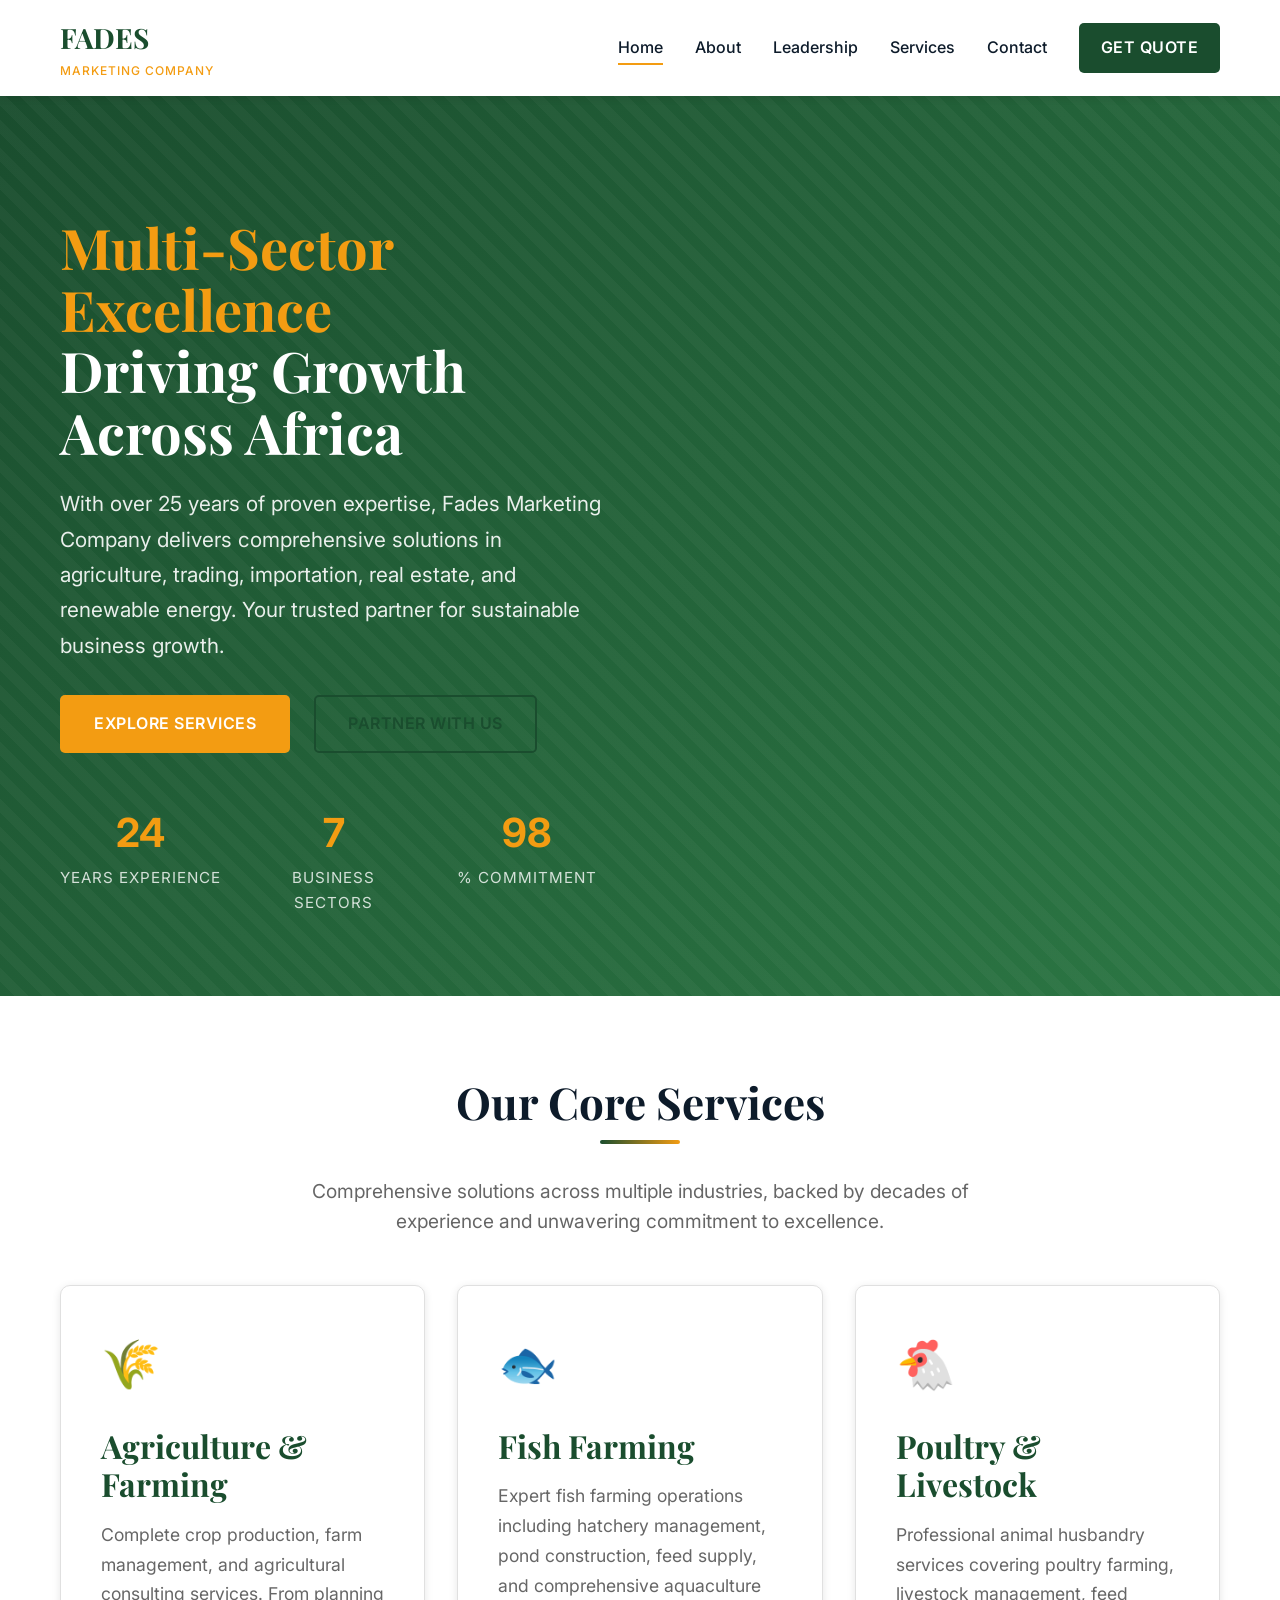
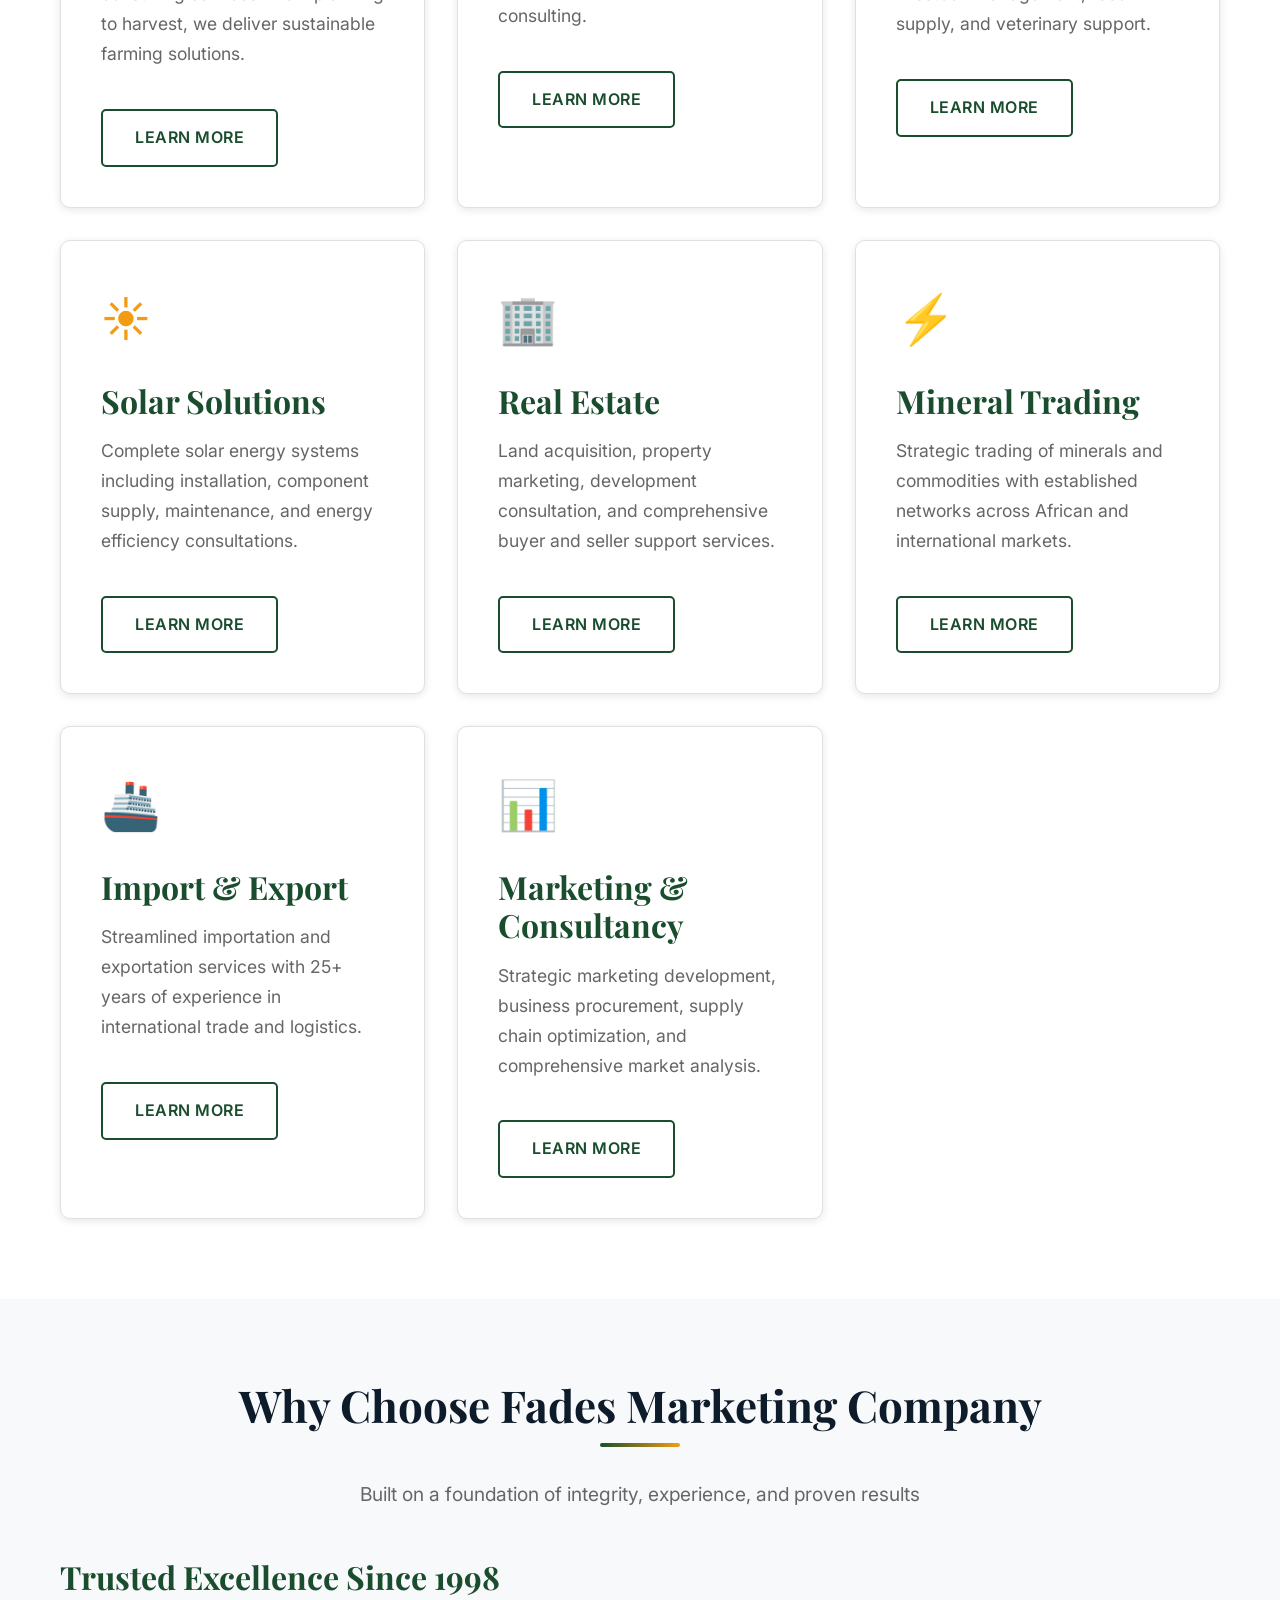
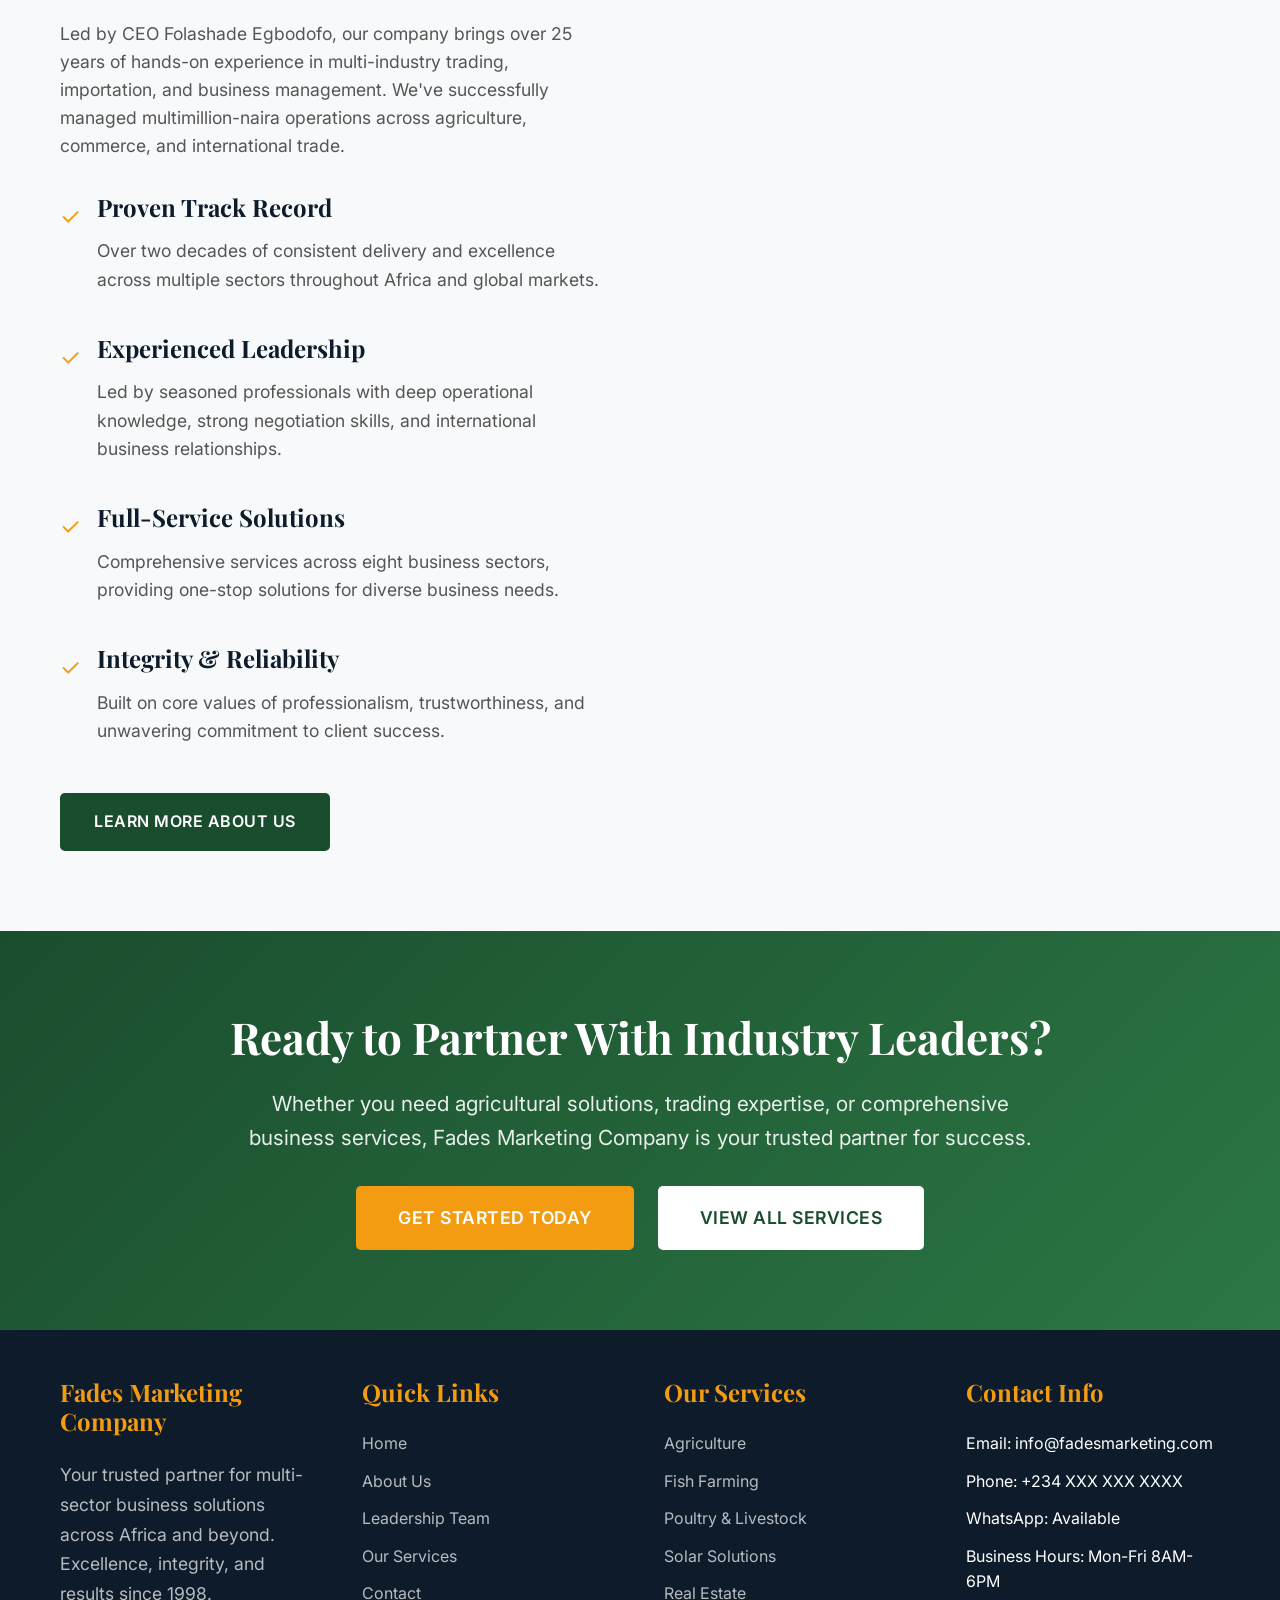
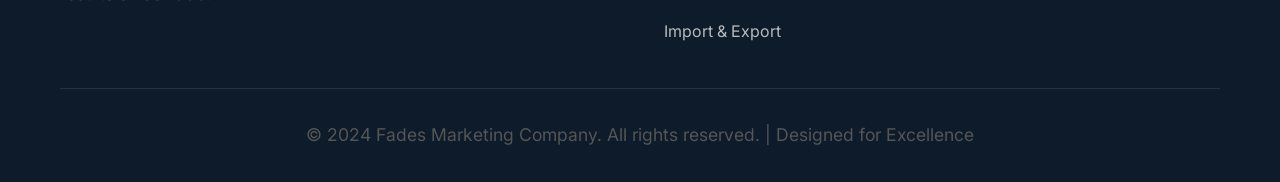
==== index.html @ 96f81012 "Add complete professional marketing website for Fades Marketing Company Features: - Responsive, mode" ====
<!DOCTYPE html>
<html lang="en">
<head>
  <meta charset="UTF-8">
  <meta name="viewport" content="width=device-width, initial-scale=1.0">
  <meta name="description" content="Fades Marketing Company - 25+ years of excellence in multi-sector trading, importation, agriculture, real estate, and solar solutions across Africa and global markets.">
  <meta name="keywords" content="marketing company, importation, exportation, agriculture, fish farming, poultry, solar solutions, real estate, mineral trading, Nigeria, Africa, trading company">
  <meta name="author" content="Fades Marketing Company">
  <meta property="og:title" content="Fades Marketing Company - Multi-Sector Excellence">
  <meta property="og:description" content="Trusted partner in agriculture, trading, importation, and business solutions with 25+ years of proven results.">
  <meta property="og:type" content="website">

  <title>Fades Marketing Company - Multi-Sector Excellence | Agriculture, Trading & Business Solutions</title>

  <!-- Fonts -->
  <link rel="preconnect" href="https://fonts.googleapis.com">
  <link rel="preconnect" href="https://fonts.gstatic.com" crossorigin>
  <link href="https://fonts.googleapis.com/css2?family=Inter:wght@300;400;500;600;700&family=Playfair+Display:wght@700;800&display=swap" rel="stylesheet">

  <!-- Stylesheet -->
  <link rel="stylesheet" href="css/style.css">
</head>
<body>

  <!-- ===================================
       NAVIGATION
       =================================== -->
  <nav class="navbar">
    <div class="nav-container">
      <div class="logo">
        <div>
          <div class="logo-text">FADES</div>
          <div class="logo-tagline">Marketing Company</div>
        </div>
      </div>

      <ul class="nav-menu">
        <li><a href="index.html" class="nav-link active">Home</a></li>
        <li><a href="about.html" class="nav-link">About</a></li>
        <li><a href="leadership.html" class="nav-link">Leadership</a></li>
        <li><a href="services.html" class="nav-link">Services</a></li>
        <li><a href="contact.html" class="nav-link">Contact</a></li>
        <li><a href="contact.html" class="btn btn-primary" style="padding: 10px 20px;">Get Quote</a></li>
      </ul>

      <div class="mobile-toggle">
        <span></span>
        <span></span>
        <span></span>
      </div>
    </div>
  </nav>

  <!-- ===================================
       HERO SECTION
       =================================== -->
  <section class="hero">
    <div class="container">
      <div class="hero-content">
        <div class="hero-text">
          <h1>
            <span class="highlight">Multi-Sector Excellence</span><br>
            Driving Growth Across Africa
          </h1>
          <p>
            With over 25 years of proven expertise, Fades Marketing Company delivers comprehensive solutions in agriculture, trading, importation, real estate, and renewable energy. Your trusted partner for sustainable business growth.
          </p>
          <div class="hero-buttons">
            <a href="services.html" class="btn btn-secondary">Explore Services</a>
            <a href="contact.html" class="btn btn-outline">Partner With Us</a>
          </div>

          <div class="hero-stats">
            <div class="stat-item">
              <span class="stat-number" data-target="25">0</span>
              <span class="stat-label">Years Experience</span>
            </div>
            <div class="stat-item">
              <span class="stat-number" data-target="8">0</span>
              <span class="stat-label">Business Sectors</span>
            </div>
            <div class="stat-item">
              <span class="stat-number" data-target="100">0</span>
              <span class="stat-label">% Commitment</span>
            </div>
          </div>
        </div>

        <div class="hero-image">
          <!-- Placeholder for hero image/illustration -->
        </div>
      </div>
    </div>
  </section>

  <!-- ===================================
       SERVICES OVERVIEW
       =================================== -->
  <section class="section">
    <div class="container">
      <div class="section-title">
        <h2>Our Core Services</h2>
        <p class="section-subtitle">
          Comprehensive solutions across multiple industries, backed by decades of experience and unwavering commitment to excellence.
        </p>
      </div>

      <div class="services-grid">
        <div class="service-card">
          <div class="service-icon">🌾</div>
          <h3>Agriculture & Farming</h3>
          <p>
            Complete crop production, farm management, and agricultural consulting services. From planning to harvest, we deliver sustainable farming solutions.
          </p>
          <a href="services.html#agriculture" class="btn btn-outline">Learn More</a>
        </div>

        <div class="service-card">
          <div class="service-icon">🐟</div>
          <h3>Fish Farming</h3>
          <p>
            Expert fish farming operations including hatchery management, pond construction, feed supply, and comprehensive aquaculture consulting.
          </p>
          <a href="services.html#fish-farming" class="btn btn-outline">Learn More</a>
        </div>

        <div class="service-card">
          <div class="service-icon">🐔</div>
          <h3>Poultry & Livestock</h3>
          <p>
            Professional animal husbandry services covering poultry farming, livestock management, feed supply, and veterinary support.
          </p>
          <a href="services.html#poultry" class="btn btn-outline">Learn More</a>
        </div>

        <div class="service-card">
          <div class="service-icon">☀️</div>
          <h3>Solar Solutions</h3>
          <p>
            Complete solar energy systems including installation, component supply, maintenance, and energy efficiency consultations.
          </p>
          <a href="services.html#solar" class="btn btn-outline">Learn More</a>
        </div>

        <div class="service-card">
          <div class="service-icon">🏢</div>
          <h3>Real Estate</h3>
          <p>
            Land acquisition, property marketing, development consultation, and comprehensive buyer and seller support services.
          </p>
          <a href="services.html#real-estate" class="btn btn-outline">Learn More</a>
        </div>

        <div class="service-card">
          <div class="service-icon">⚡</div>
          <h3>Mineral Trading</h3>
          <p>
            Strategic trading of minerals and commodities with established networks across African and international markets.
          </p>
          <a href="services.html#minerals" class="btn btn-outline">Learn More</a>
        </div>

        <div class="service-card">
          <div class="service-icon">🚢</div>
          <h3>Import & Export</h3>
          <p>
            Streamlined importation and exportation services with 25+ years of experience in international trade and logistics.
          </p>
          <a href="services.html#import-export" class="btn btn-outline">Learn More</a>
        </div>

        <div class="service-card">
          <div class="service-icon">📊</div>
          <h3>Marketing & Consultancy</h3>
          <p>
            Strategic marketing development, business procurement, supply chain optimization, and comprehensive market analysis.
          </p>
          <a href="services.html#marketing" class="btn btn-outline">Learn More</a>
        </div>
      </div>
    </div>
  </section>

  <!-- ===================================
       WHY CHOOSE US
       =================================== -->
  <section class="section bg-light">
    <div class="container">
      <div class="section-title">
        <h2>Why Choose Fades Marketing Company</h2>
        <p class="section-subtitle">
          Built on a foundation of integrity, experience, and proven results
        </p>
      </div>

      <div class="about-content">
        <div class="about-text">
          <h3>Trusted Excellence Since 1998</h3>
          <p>
            Led by CEO Folashade Egbodofo, our company brings over 25 years of hands-on experience in multi-industry trading, importation, and business management. We've successfully managed multimillion-naira operations across agriculture, commerce, and international trade.
          </p>

          <div class="value-list">
            <div class="value-item">
              <div class="value-icon">✓</div>
              <div>
                <h4>Proven Track Record</h4>
                <p>Over two decades of consistent delivery and excellence across multiple sectors throughout Africa and global markets.</p>
              </div>
            </div>

            <div class="value-item">
              <div class="value-icon">✓</div>
              <div>
                <h4>Experienced Leadership</h4>
                <p>Led by seasoned professionals with deep operational knowledge, strong negotiation skills, and international business relationships.</p>
              </div>
            </div>

            <div class="value-item">
              <div class="value-icon">✓</div>
              <div>
                <h4>Full-Service Solutions</h4>
                <p>Comprehensive services across eight business sectors, providing one-stop solutions for diverse business needs.</p>
              </div>
            </div>

            <div class="value-item">
              <div class="value-icon">✓</div>
              <div>
                <h4>Integrity & Reliability</h4>
                <p>Built on core values of professionalism, trustworthiness, and unwavering commitment to client success.</p>
              </div>
            </div>
          </div>

          <a href="about.html" class="btn btn-primary" style="margin-top: 2rem;">Learn More About Us</a>
        </div>

        <div class="about-image">
          <!-- Placeholder for company image -->
        </div>
      </div>
    </div>
  </section>

  <!-- ===================================
       CALL TO ACTION
       =================================== -->
  <section class="section" style="background: linear-gradient(135deg, var(--primary-color), var(--accent-color)); color: white; text-align: center;">
    <div class="container">
      <h2 style="color: white; margin-bottom: 1.5rem;">Ready to Partner With Industry Leaders?</h2>
      <p style="font-size: 1.3rem; color: rgba(255,255,255,0.9); margin-bottom: 2rem; max-width: 800px; margin-left: auto; margin-right: auto;">
        Whether you need agricultural solutions, trading expertise, or comprehensive business services, Fades Marketing Company is your trusted partner for success.
      </p>
      <div style="display: flex; gap: 1.5rem; justify-content: center; flex-wrap: wrap;">
        <a href="contact.html" class="btn btn-secondary" style="font-size: 1.1rem; padding: 16px 40px;">Get Started Today</a>
        <a href="services.html" class="btn btn-outline" style="font-size: 1.1rem; padding: 16px 40px; background: white; color: var(--primary-color); border-color: white;">View All Services</a>
      </div>
    </div>
  </section>

  <!-- ===================================
       FOOTER
       =================================== -->
  <footer class="footer">
    <div class="container">
      <div class="footer-content">
        <div class="footer-section">
          <h4>Fades Marketing Company</h4>
          <p>
            Your trusted partner for multi-sector business solutions across Africa and beyond. Excellence, integrity, and results since 1998.
          </p>
        </div>

        <div class="footer-section">
          <h4>Quick Links</h4>
          <ul class="footer-links">
            <li><a href="index.html">Home</a></li>
            <li><a href="about.html">About Us</a></li>
            <li><a href="leadership.html">Leadership Team</a></li>
            <li><a href="services.html">Our Services</a></li>
            <li><a href="contact.html">Contact</a></li>
          </ul>
        </div>

        <div class="footer-section">
          <h4>Our Services</h4>
          <ul class="footer-links">
            <li><a href="services.html#agriculture">Agriculture</a></li>
            <li><a href="services.html#fish-farming">Fish Farming</a></li>
            <li><a href="services.html#poultry">Poultry & Livestock</a></li>
            <li><a href="services.html#solar">Solar Solutions</a></li>
            <li><a href="services.html#real-estate">Real Estate</a></li>
            <li><a href="services.html#import-export">Import & Export</a></li>
          </ul>
        </div>

        <div class="footer-section">
          <h4>Contact Info</h4>
          <ul class="footer-links">
            <li>Email: info@fadesmarketing.com</li>
            <li>Phone: +234 XXX XXX XXXX</li>
            <li>WhatsApp: Available</li>
            <li>Business Hours: Mon-Fri 8AM-6PM</li>
          </ul>
        </div>
      </div>

      <div class="footer-bottom">
        <p>&copy; 2024 Fades Marketing Company. All rights reserved. | Designed for Excellence</p>
      </div>
    </div>
  </footer>

  <!-- JavaScript -->
  <script src="js/main.js"></script>
</body>
</html>
---- css/style.css ----
/* ===================================
   FADES MARKETING COMPANY WEBSITE
   Professional Corporate Styling
   =================================== */

:root {
  /* Brand Colors */
  --primary-color: #1a4d2e;      /* Deep forest green - trust, growth */
  --secondary-color: #f39c12;     /* Gold - prosperity, excellence */
  --accent-color: #2c7744;        /* Medium green */
  --dark-color: #0d1b2a;          /* Deep navy */
  --light-color: #f8f9fa;         /* Off-white */
  --white: #ffffff;

  /* Typography */
  --heading-font: 'Playfair Display', serif;
  --body-font: 'Inter', sans-serif;

  /* Spacing */
  --section-padding: 80px 0;
  --container-width: 1200px;

  /* Shadows */
  --shadow-sm: 0 2px 8px rgba(0,0,0,0.1);
  --shadow-md: 0 4px 16px rgba(0,0,0,0.15);
  --shadow-lg: 0 8px 32px rgba(0,0,0,0.2);
}

/* ===================================
   RESET & BASE STYLES
   =================================== */

* {
  margin: 0;
  padding: 0;
  box-sizing: border-box;
}

html {
  scroll-behavior: smooth;
  font-size: 16px;
}

body {
  font-family: var(--body-font);
  color: var(--dark-color);
  line-height: 1.6;
  background-color: var(--white);
}

img {
  max-width: 100%;
  height: auto;
  display: block;
}

a {
  text-decoration: none;
  color: inherit;
  transition: all 0.3s ease;
}

ul {
  list-style: none;
}

/* ===================================
   TYPOGRAPHY
   =================================== */

h1, h2, h3, h4, h5, h6 {
  font-family: var(--heading-font);
  font-weight: 700;
  line-height: 1.2;
  margin-bottom: 1rem;
  color: var(--dark-color);
}

h1 { font-size: 3.5rem; }
h2 { font-size: 2.75rem; }
h3 { font-size: 2rem; }
h4 { font-size: 1.5rem; }
h5 { font-size: 1.25rem; }
h6 { font-size: 1rem; }

p {
  margin-bottom: 1rem;
  font-size: 1.1rem;
  color: #555;
}

.text-primary { color: var(--primary-color); }
.text-secondary { color: var(--secondary-color); }
.text-white { color: var(--white); }

/* ===================================
   LAYOUT & CONTAINERS
   =================================== */

.container {
  max-width: var(--container-width);
  margin: 0 auto;
  padding: 0 20px;
}

.section {
  padding: var(--section-padding);
}

.section-title {
  text-align: center;
  margin-bottom: 3rem;
}

.section-title h2 {
  position: relative;
  display: inline-block;
  padding-bottom: 15px;
}

.section-title h2::after {
  content: '';
  position: absolute;
  bottom: 0;
  left: 50%;
  transform: translateX(-50%);
  width: 80px;
  height: 4px;
  background: linear-gradient(90deg, var(--primary-color), var(--secondary-color));
  border-radius: 2px;
}

.section-subtitle {
  color: #666;
  font-size: 1.2rem;
  margin-top: 1rem;
  max-width: 700px;
  margin-left: auto;
  margin-right: auto;
}

/* ===================================
   BUTTONS
   =================================== */

.btn {
  display: inline-block;
  padding: 14px 32px;
  font-size: 1rem;
  font-weight: 600;
  text-align: center;
  border-radius: 5px;
  cursor: pointer;
  transition: all 0.3s ease;
  border: 2px solid transparent;
  text-transform: uppercase;
  letter-spacing: 0.5px;
}

.btn-primary {
  background-color: var(--primary-color);
  color: var(--white);
}

.btn-primary:hover {
  background-color: var(--accent-color);
  transform: translateY(-2px);
  box-shadow: var(--shadow-md);
}

.btn-secondary {
  background-color: var(--secondary-color);
  color: var(--white);
}

.btn-secondary:hover {
  background-color: #e67e22;
  transform: translateY(-2px);
  box-shadow: var(--shadow-md);
}

.btn-outline {
  background-color: transparent;
  border-color: var(--primary-color);
  color: var(--primary-color);
}

.btn-outline:hover {
  background-color: var(--primary-color);
  color: var(--white);
}

/* ===================================
   NAVIGATION
   =================================== */

.navbar {
  background-color: var(--white);
  box-shadow: var(--shadow-sm);
  position: sticky;
  top: 0;
  z-index: 1000;
  transition: all 0.3s ease;
}

.navbar.scrolled {
  box-shadow: var(--shadow-md);
}

.nav-container {
  display: flex;
  justify-content: space-between;
  align-items: center;
  padding: 1rem 20px;
  max-width: var(--container-width);
  margin: 0 auto;
}

.logo {
  display: flex;
  align-items: center;
  gap: 12px;
}

.logo-text {
  font-family: var(--heading-font);
  font-size: 1.75rem;
  font-weight: 700;
  color: var(--primary-color);
}

.logo-tagline {
  font-size: 0.75rem;
  color: var(--secondary-color);
  font-weight: 500;
  text-transform: uppercase;
  letter-spacing: 1px;
}

.nav-menu {
  display: flex;
  gap: 2rem;
  align-items: center;
}

.nav-link {
  color: var(--dark-color);
  font-weight: 500;
  padding: 0.5rem 0;
  position: relative;
}

.nav-link::after {
  content: '';
  position: absolute;
  bottom: 0;
  left: 0;
  width: 0;
  height: 2px;
  background-color: var(--secondary-color);
  transition: width 0.3s ease;
}

.nav-link:hover::after,
.nav-link.active::after {
  width: 100%;
}

.nav-link:hover {
  color: var(--primary-color);
}

.mobile-toggle {
  display: none;
  flex-direction: column;
  gap: 5px;
  cursor: pointer;
  padding: 5px;
}

.mobile-toggle span {
  width: 28px;
  height: 3px;
  background-color: var(--primary-color);
  border-radius: 2px;
  transition: all 0.3s ease;
}

/* ===================================
   HERO SECTION
   =================================== */

.hero {
  background: linear-gradient(135deg, var(--primary-color) 0%, var(--accent-color) 100%);
  color: var(--white);
  padding: 120px 0 80px;
  position: relative;
  overflow: hidden;
}

.hero::before {
  content: '';
  position: absolute;
  top: 0;
  left: 0;
  right: 0;
  bottom: 0;
  background-image:
    repeating-linear-gradient(45deg, transparent, transparent 10px, rgba(255,255,255,0.03) 10px, rgba(255,255,255,0.03) 20px);
  pointer-events: none;
}

.hero-content {
  display: grid;
  grid-template-columns: 1fr 1fr;
  gap: 4rem;
  align-items: center;
  position: relative;
  z-index: 1;
}

.hero-text h1 {
  color: var(--white);
  font-size: 3.5rem;
  margin-bottom: 1.5rem;
  line-height: 1.1;
}

.hero-text .highlight {
  color: var(--secondary-color);
}

.hero-text p {
  font-size: 1.3rem;
  color: rgba(255,255,255,0.9);
  margin-bottom: 2rem;
  line-height: 1.7;
}

.hero-stats {
  display: grid;
  grid-template-columns: repeat(3, 1fr);
  gap: 2rem;
  margin-top: 3rem;
}

.stat-item {
  text-align: center;
}

.stat-number {
  font-size: 2.5rem;
  font-weight: 700;
  color: var(--secondary-color);
  display: block;
}

.stat-label {
  font-size: 0.95rem;
  color: rgba(255,255,255,0.8);
  text-transform: uppercase;
  letter-spacing: 1px;
}

.hero-buttons {
  display: flex;
  gap: 1.5rem;
  flex-wrap: wrap;
}

/* ===================================
   SERVICES GRID
   =================================== */

.services-grid {
  display: grid;
  grid-template-columns: repeat(auto-fit, minmax(300px, 1fr));
  gap: 2rem;
  margin-top: 3rem;
}

.service-card {
  background: var(--white);
  padding: 2.5rem;
  border-radius: 10px;
  box-shadow: var(--shadow-sm);
  transition: all 0.3s ease;
  border: 1px solid #e0e0e0;
}

.service-card:hover {
  transform: translateY(-8px);
  box-shadow: var(--shadow-lg);
  border-color: var(--secondary-color);
}

.service-icon {
  font-size: 3rem;
  color: var(--secondary-color);
  margin-bottom: 1.5rem;
}

.service-card h3 {
  color: var(--primary-color);
  margin-bottom: 1rem;
}

.service-card p {
  color: #666;
  line-height: 1.7;
}

.service-card .btn {
  margin-top: 1.5rem;
}

/* ===================================
   ABOUT SECTION
   =================================== */

.about-content {
  display: grid;
  grid-template-columns: 1fr 1fr;
  gap: 4rem;
  align-items: center;
}

.about-image {
  border-radius: 10px;
  overflow: hidden;
  box-shadow: var(--shadow-md);
}

.about-text h3 {
  color: var(--primary-color);
  margin-bottom: 1.5rem;
}

.value-list {
  display: grid;
  gap: 1.5rem;
  margin-top: 2rem;
}

.value-item {
  display: flex;
  align-items: start;
  gap: 1rem;
}

.value-icon {
  color: var(--secondary-color);
  font-size: 1.5rem;
  margin-top: 5px;
}

/* ===================================
   TEAM/LEADERSHIP SECTION
   =================================== */

.team-grid {
  display: grid;
  grid-template-columns: repeat(auto-fit, minmax(320px, 1fr));
  gap: 3rem;
  margin-top: 3rem;
}

.team-member {
  background: var(--white);
  border-radius: 10px;
  overflow: hidden;
  box-shadow: var(--shadow-sm);
  transition: all 0.3s ease;
}

.team-member:hover {
  transform: translateY(-5px);
  box-shadow: var(--shadow-lg);
}

.member-image {
  width: 100%;
  height: 350px;
  background: linear-gradient(135deg, var(--primary-color), var(--accent-color));
  display: flex;
  align-items: center;
  justify-content: center;
  font-size: 6rem;
  color: var(--white);
}

.member-info {
  padding: 2rem;
}

.member-name {
  color: var(--primary-color);
  font-size: 1.75rem;
  margin-bottom: 0.5rem;
}

.member-role {
  color: var(--secondary-color);
  font-size: 1.1rem;
  font-weight: 600;
  margin-bottom: 1rem;
}

.member-bio {
  color: #666;
  line-height: 1.7;
  margin-bottom: 1rem;
}

.member-highlights {
  margin-top: 1.5rem;
}

.member-highlights ul {
  list-style: none;
}

.member-highlights li {
  padding: 0.5rem 0;
  padding-left: 1.5rem;
  position: relative;
  color: #555;
}

.member-highlights li::before {
  content: '✓';
  position: absolute;
  left: 0;
  color: var(--secondary-color);
  font-weight: bold;
}

/* ===================================
   CONTACT SECTION
   =================================== */

.contact-container {
  display: grid;
  grid-template-columns: 1fr 1fr;
  gap: 4rem;
}

.contact-info {
  background: var(--primary-color);
  color: var(--white);
  padding: 3rem;
  border-radius: 10px;
}

.contact-info h3 {
  color: var(--white);
  margin-bottom: 2rem;
}

.contact-item {
  display: flex;
  align-items: start;
  gap: 1.5rem;
  margin-bottom: 2rem;
}

.contact-icon {
  font-size: 1.5rem;
  color: var(--secondary-color);
  margin-top: 5px;
}

.contact-details h4 {
  color: var(--secondary-color);
  font-size: 1rem;
  margin-bottom: 0.5rem;
}

.contact-details p {
  color: rgba(255,255,255,0.9);
}

.contact-form {
  background: var(--light-color);
  padding: 3rem;
  border-radius: 10px;
}

.form-group {
  margin-bottom: 1.5rem;
}

.form-group label {
  display: block;
  margin-bottom: 0.5rem;
  font-weight: 600;
  color: var(--dark-color);
}

.form-group input,
.form-group textarea,
.form-group select {
  width: 100%;
  padding: 12px 16px;
  border: 2px solid #ddd;
  border-radius: 5px;
  font-family: var(--body-font);
  font-size: 1rem;
  transition: border-color 0.3s ease;
}

.form-group input:focus,
.form-group textarea:focus,
.form-group select:focus {
  outline: none;
  border-color: var(--primary-color);
}

.form-group textarea {
  resize: vertical;
  min-height: 150px;
}

/* ===================================
   FOOTER
   =================================== */

.footer {
  background-color: var(--dark-color);
  color: var(--white);
  padding: 3rem 0 1rem;
}

.footer-content {
  display: grid;
  grid-template-columns: repeat(auto-fit, minmax(250px, 1fr));
  gap: 3rem;
  margin-bottom: 2rem;
}

.footer-section h4 {
  color: var(--secondary-color);
  margin-bottom: 1.5rem;
}

.footer-section p {
  color: rgba(255,255,255,0.7);
  line-height: 1.7;
}

.footer-links {
  list-style: none;
}

.footer-links li {
  margin-bottom: 0.75rem;
}

.footer-links a {
  color: rgba(255,255,255,0.7);
  transition: color 0.3s ease;
}

.footer-links a:hover {
  color: var(--secondary-color);
}

.footer-bottom {
  text-align: center;
  padding-top: 2rem;
  border-top: 1px solid rgba(255,255,255,0.1);
  color: rgba(255,255,255,0.6);
}

/* ===================================
   RESPONSIVE DESIGN
   =================================== */

@media (max-width: 968px) {
  h1 { font-size: 2.5rem; }
  h2 { font-size: 2rem; }

  .hero-content,
  .about-content,
  .contact-container {
    grid-template-columns: 1fr;
  }

  .hero-stats {
    grid-template-columns: repeat(3, 1fr);
  }

  .nav-menu {
    position: fixed;
    left: -100%;
    top: 70px;
    flex-direction: column;
    background-color: var(--white);
    width: 100%;
    text-align: center;
    transition: left 0.3s ease;
    box-shadow: var(--shadow-md);
    padding: 2rem 0;
  }

  .nav-menu.active {
    left: 0;
  }

  .mobile-toggle {
    display: flex;
  }

  .services-grid {
    grid-template-columns: 1fr;
  }
}

@media (max-width: 600px) {
  h1 { font-size: 2rem; }

  .hero {
    padding: 80px 0 60px;
  }

  .hero-text h1 {
    font-size: 2rem;
  }

  .hero-text p {
    font-size: 1.1rem;
  }

  .hero-stats {
    grid-template-columns: 1fr;
    gap: 1.5rem;
  }

  .section {
    padding: 60px 0;
  }

  .team-grid {
    grid-template-columns: 1fr;
  }
}

/* ===================================
   UTILITY CLASSES
   =================================== */

.text-center { text-align: center; }
.mb-1 { margin-bottom: 1rem; }
.mb-2 { margin-bottom: 2rem; }
.mb-3 { margin-bottom: 3rem; }
.mt-1 { margin-top: 1rem; }
.mt-2 { margin-top: 2rem; }
.mt-3 { margin-top: 3rem; }

.bg-light { background-color: var(--light-color); }
.bg-primary { background-color: var(--primary-color); }
.bg-white { background-color: var(--white); }
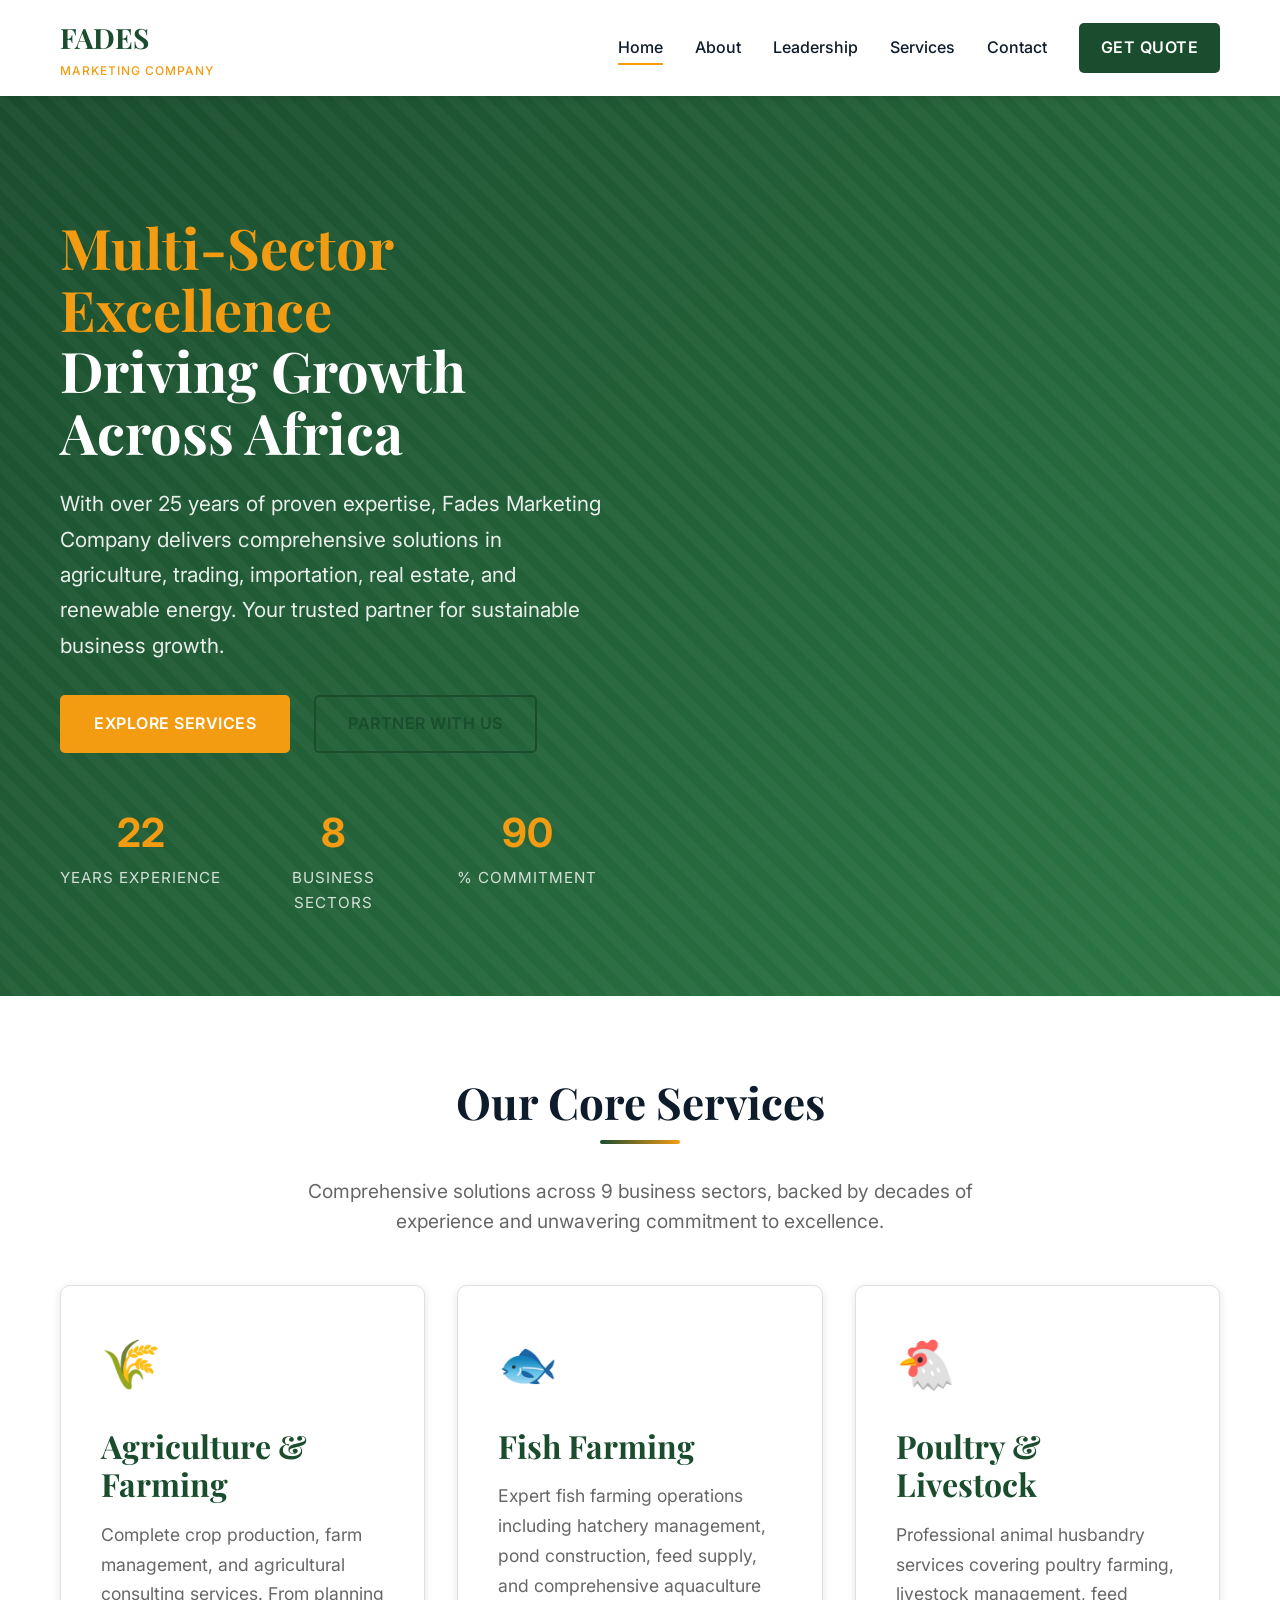
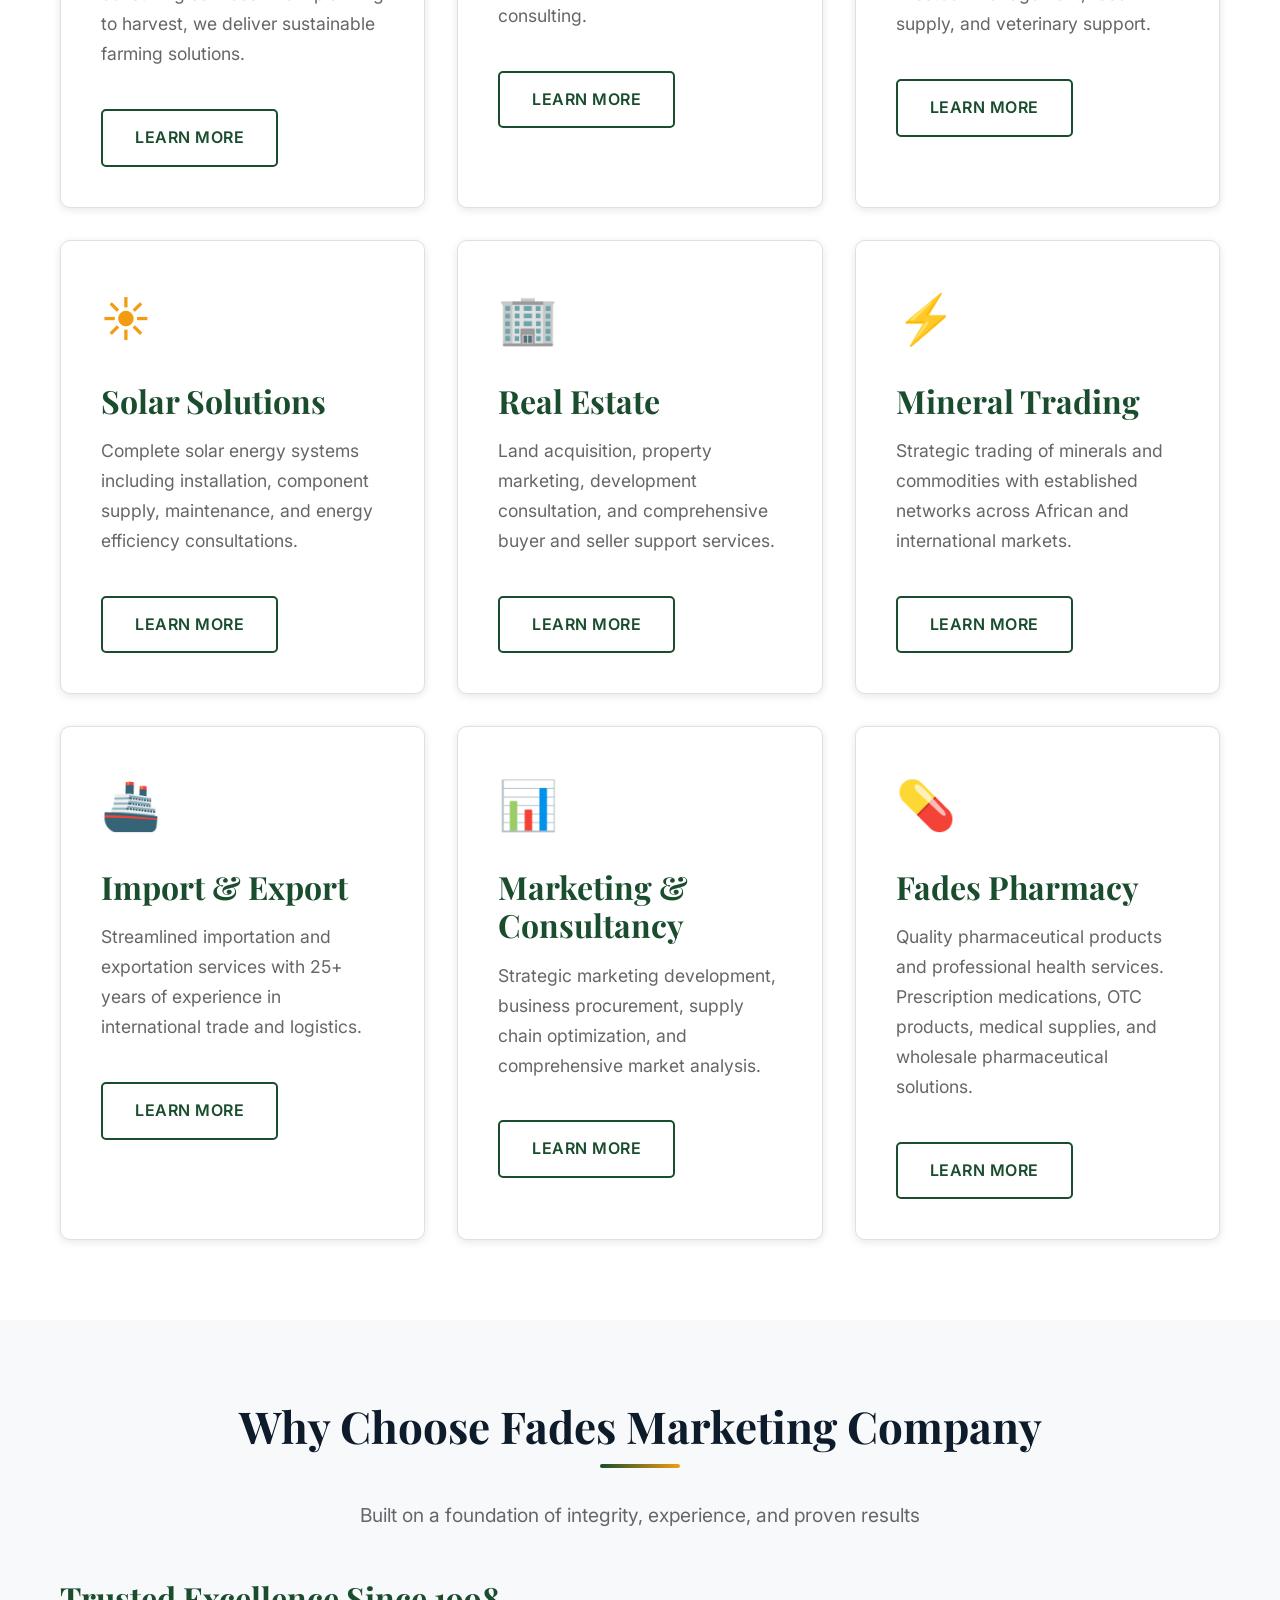
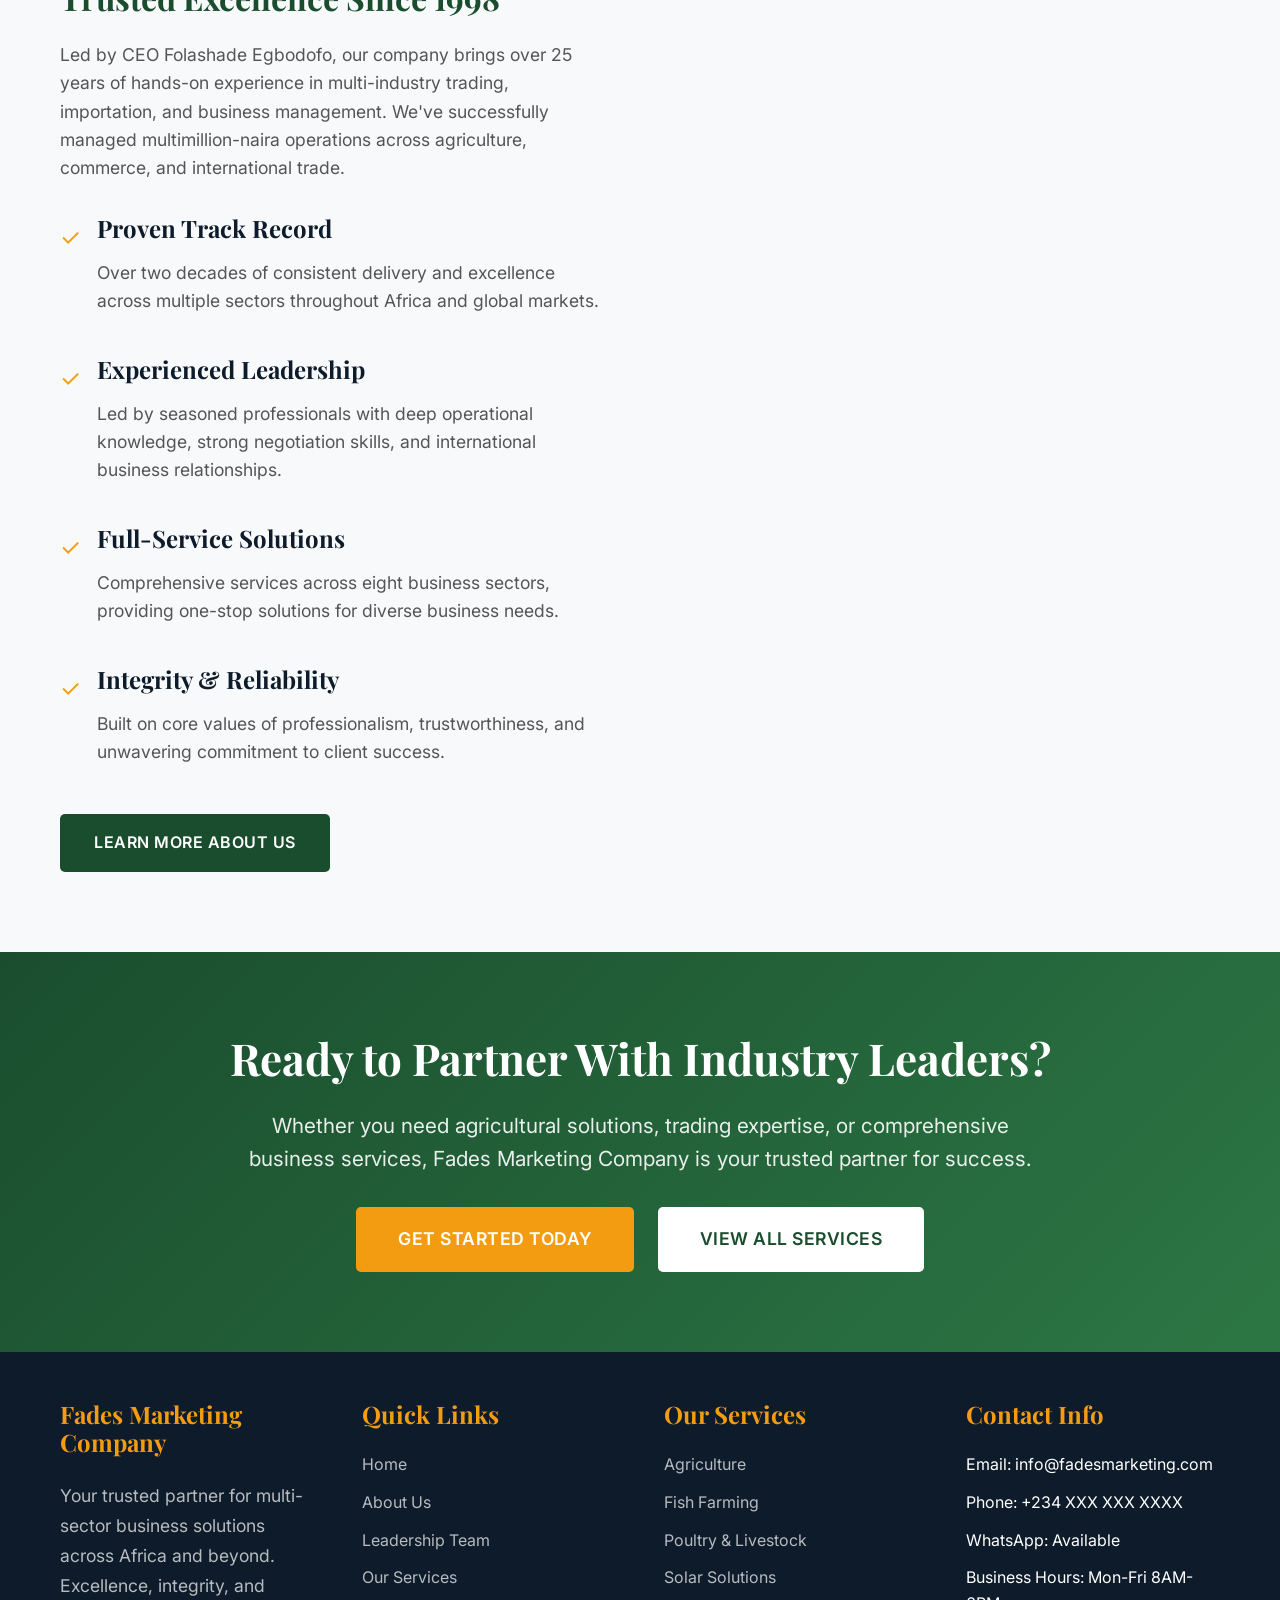
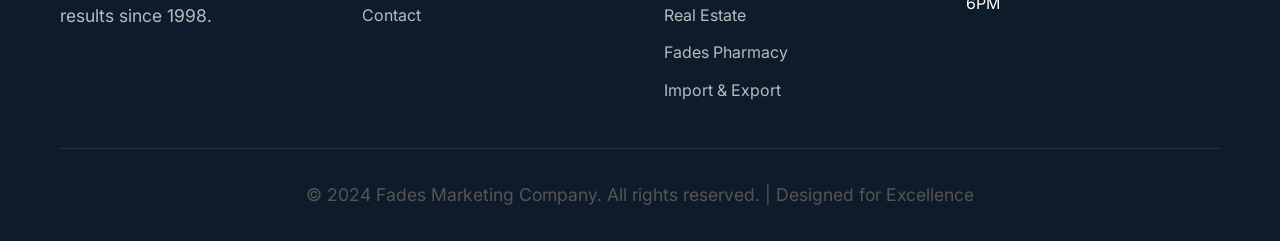
==== commit bafd03f6: "Add Fades Pharmacy as 9th business sector Features Added: - Comprehensive pharmacy section on servic" ====
--- a/index.html
+++ b/index.html
@@ -76,7 +76,7 @@
               <span class="stat-label">Years Experience</span>
             </div>
             <div class="stat-item">
-              <span class="stat-number" data-target="8">0</span>
+              <span class="stat-number" data-target="9">0</span>
               <span class="stat-label">Business Sectors</span>
             </div>
             <div class="stat-item">
@@ -101,7 +101,7 @@
       <div class="section-title">
         <h2>Our Core Services</h2>
         <p class="section-subtitle">
-          Comprehensive solutions across multiple industries, backed by decades of experience and unwavering commitment to excellence.
+          Comprehensive solutions across 9 business sectors, backed by decades of experience and unwavering commitment to excellence.
         </p>
       </div>
 
@@ -176,6 +176,15 @@
             Strategic marketing development, business procurement, supply chain optimization, and comprehensive market analysis.
           </p>
           <a href="services.html#marketing" class="btn btn-outline">Learn More</a>
+        </div>
+
+        <div class="service-card">
+          <div class="service-icon">💊</div>
+          <h3>Fades Pharmacy</h3>
+          <p>
+            Quality pharmaceutical products and professional health services. Prescription medications, OTC products, medical supplies, and wholesale pharmaceutical solutions.
+          </p>
+          <a href="services.html#pharmacy" class="btn btn-outline">Learn More</a>
         </div>
       </div>
     </div>
@@ -292,6 +301,7 @@
             <li><a href="services.html#poultry">Poultry & Livestock</a></li>
             <li><a href="services.html#solar">Solar Solutions</a></li>
             <li><a href="services.html#real-estate">Real Estate</a></li>
+            <li><a href="services.html#pharmacy">Fades Pharmacy</a></li>
             <li><a href="services.html#import-export">Import & Export</a></li>
           </ul>
         </div>
